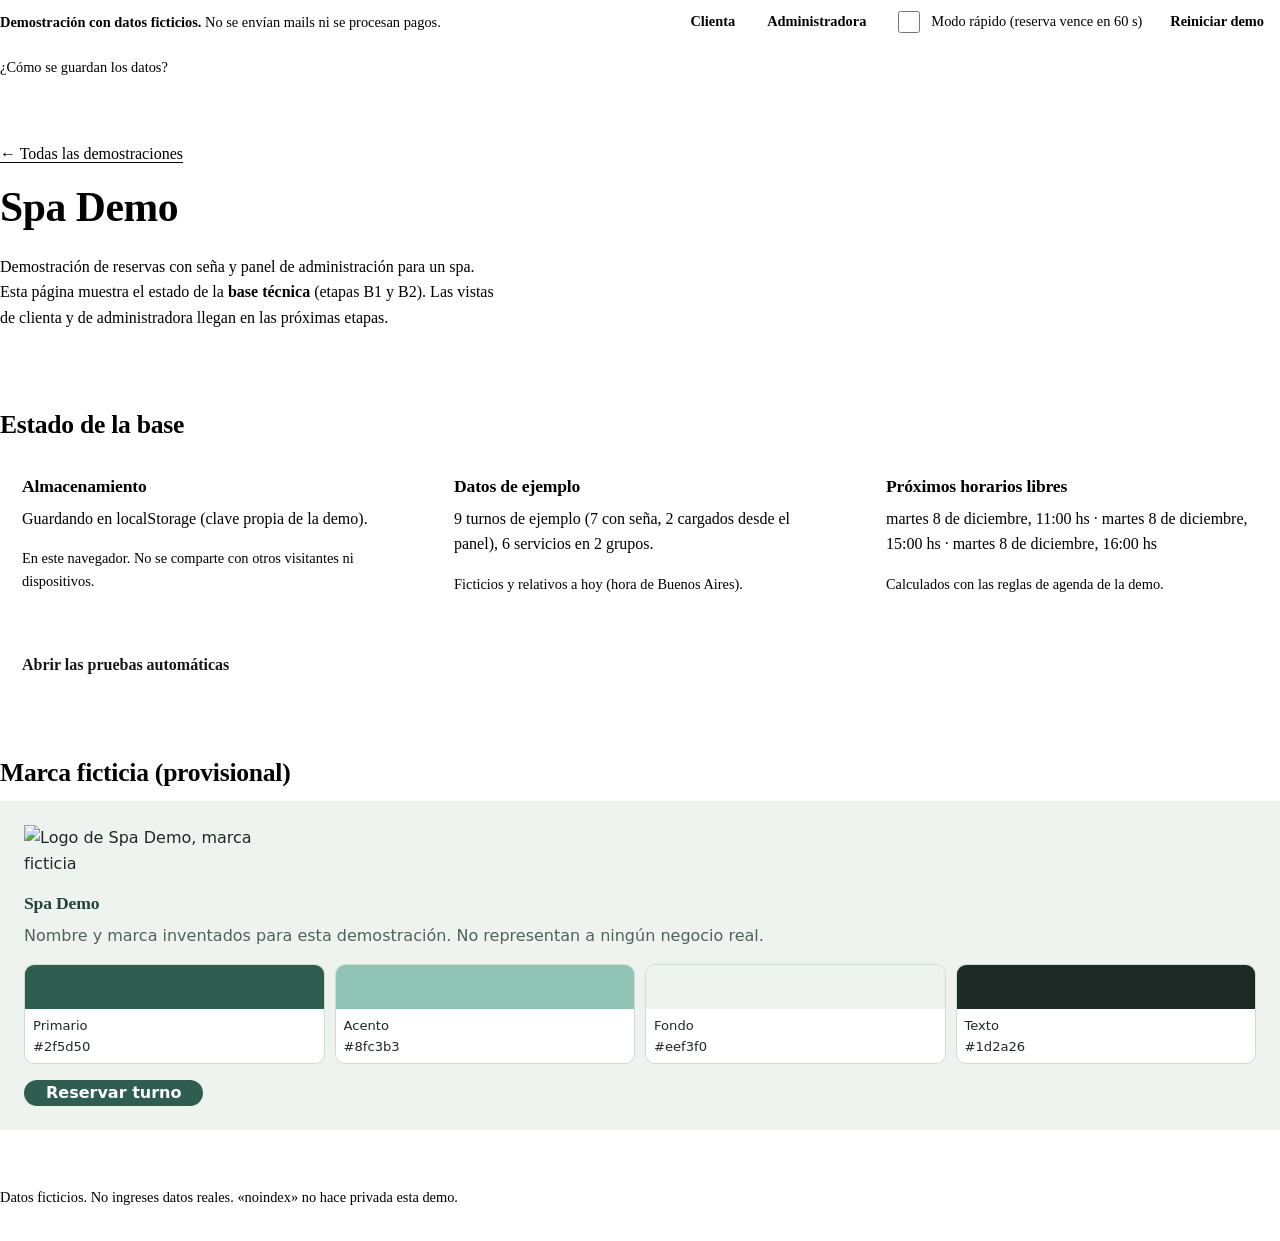
==== spa/index.html @ 85d2b4cc "Create index.html" ====
<!doctype html>
<html lang="es">
<head>
  <meta charset="utf-8">
  <meta name="viewport" content="width=device-width, initial-scale=1, viewport-fit=cover">
  <meta name="robots" content="noindex, nofollow">
  <title>Spa Demo · estado de la demostración · ElevaLab</title>
  <meta name="theme-color" content="#0b0b0d">
  <link rel="icon" type="image/svg+xml" href="img/spa-demo-marca.svg">
  <link rel="stylesheet" href="../assets/css/elevalab-tokens.css">
  <link rel="stylesheet" href="../assets/css/base.css">
  <link rel="stylesheet" href="../assets/css/demo-shell.css">
  <link rel="stylesheet" href="css/marca-spa.css">
</head>
<body>
  <div id="demo-shell"></div>

  <main class="contenedor">
    <section class="seccion">
      <p><a href="../index.html">← Todas las demostraciones</a></p>
      <h1>Spa Demo</h1>
      <p class="apagado" style="max-width:62ch">
        Demostración de reservas con seña y panel de administración para un spa. Esta página muestra el estado de la
        <strong>base técnica</strong> (etapas B1 y B2). Las vistas de clienta y de administradora llegan en las próximas etapas.
      </p>
    </section>

    <section class="seccion" aria-labelledby="t-estado">
      <h2 id="t-estado">Estado de la base</h2>
      <div class="rejilla">
        <div class="tarjeta">
          <h3>Almacenamiento</h3>
          <p id="est-modo">…</p>
          <p class="apagado pequeno">En este navegador. No se comparte con otros visitantes ni dispositivos.</p>
        </div>
        <div class="tarjeta">
          <h3>Datos de ejemplo</h3>
          <p id="est-datos">…</p>
          <p class="apagado pequeno">Ficticios y relativos a hoy (hora de Buenos Aires).</p>
        </div>
        <div class="tarjeta">
          <h3>Próximos horarios libres</h3>
          <p id="est-libres">…</p>
          <p class="apagado pequeno">Calculados con las reglas de agenda de la demo.</p>
        </div>
      </div>
      <p style="margin-top:20px"><a class="btn btn-oro" href="pruebas/index.html">Abrir las pruebas automáticas</a></p>
    </section>

    <section class="seccion" aria-labelledby="t-marca">
      <h2 id="t-marca">Marca ficticia (provisional)</h2>
      <div class="spa-lienzo">
        <img class="spa-logo" src="img/spa-demo-logo.svg" alt="Logo de Spa Demo, marca ficticia">
        <h3>Spa Demo</h3>
        <p>Nombre y marca inventados para esta demostración. No representan a ningún negocio real.</p>
        <ul class="spa-paleta">
          <li class="spa-muestra"><i style="background:#2f5d50"></i><span>Primario<br>#2f5d50</span></li>
          <li class="spa-muestra"><i style="background:#8fc3b3"></i><span>Acento<br>#8fc3b3</span></li>
          <li class="spa-muestra"><i style="background:#eef3f0"></i><span>Fondo<br>#eef3f0</span></li>
          <li class="spa-muestra"><i style="background:#1d2a26"></i><span>Texto<br>#1d2a26</span></li>
        </ul>
        <span class="spa-boton" aria-hidden="true">Reservar turno</span>
      </div>
    </section>
  </main>

  <footer class="contenedor aviso-pie">
    Datos ficticios. No ingreses datos reales. «noindex» no hace privada esta demo.
  </footer>

  <script src="js/core/config-demo.js"></script>
  <script src="js/core/tiempo.js"></script>
  <script src="js/core/estados.js"></script>
  <script src="js/core/disponibilidad.js"></script>
  <script src="js/core/reservas.js"></script>
  <script src="js/core/semillas.js"></script>
  <script src="js/core/almacen.js"></script>
  <script src="../assets/js/demo-shell.js"></script>
  <script>
    (function () {
      var ED = window.ElevaDemo, T = ED.tiempo, D = ED.disponibilidad;
      var almacen = ED.almacen.crear({ storage: ED.almacen.obtenerStorage(), ventana: window });

      ED.shell.montar({ destino: 'demo-shell', vista: 'inicio', rutas: { cliente: null, admin: null }, almacen: almacen });

      function pintar(estado) {
        var ahora = T.ahora();
        document.getElementById('est-modo').textContent = almacen.modo() === 'localStorage'
          ? 'Guardando en localStorage (clave propia de la demo).'
          : 'En memoria: este navegador no permite guardar, los datos viven solo en esta pestaña.';
        var web = estado.turnos.filter(function (t) { return t.origen === 'web'; }).length;
        document.getElementById('est-datos').textContent =
          estado.turnos.length + ' turnos de ejemplo (' + web + ' con seña, ' + (estado.turnos.length - web) + ' cargados desde el panel), ' +
          estado.servicios.length + ' servicios en ' + estado.grupos.length + ' grupos.';
        var libres = [], clave = T.claveDia(ahora);
        for (var i = 0; i < 14 && libres.length < 3; i++, clave = T.sumarDias(clave, 1)) {
          D.horariosLibres(estado, clave, ahora).forEach(function (h) {
            if (libres.length < 3) libres.push(T.etiquetaDia(clave) + ', ' + h.etiqueta + ' hs');
          });
        }
        document.getElementById('est-libres').textContent = libres.length ? libres.join(' · ') : 'No hay horarios libres en los próximos 14 días.';
      }
      almacen.suscribir(pintar);
      pintar(almacen.leer());
    })();
  </script>
</body>
</html>
---- assets/css/base.css ----
/* ElevaLab · base común de las demos (reinicio, tipografía, botones, tarjetas)
   Depende de: elevalab-tokens.css (cargarlo antes). */
*, *::before, *::after { box-sizing: border-box; }
html { -webkit-text-size-adjust: 100%; }
body {
  margin: 0; background: var(--negro); color: var(--texto);
  font-family: var(--fuente); font-size: 1rem; line-height: 1.6;
  padding-bottom: env(safe-area-inset-bottom, 0px);
}
img, svg { max-width: 100%; height: auto; }
h1, h2, h3 { line-height: 1.2; margin: 0 0 .5em; letter-spacing: -.01em; }
h1 { font-size: clamp(1.7rem, 5vw, 2.6rem); }
h2 { font-size: clamp(1.25rem, 3.4vw, 1.6rem); }
h3 { font-size: 1.1rem; }
p { margin: 0 0 1em; }
a { color: var(--oro); text-underline-offset: 3px; }
a:hover { color: var(--oro-claro); }
:focus-visible { outline: 2px solid var(--oro); outline-offset: 3px; border-radius: 4px; }
[hidden] { display: none !important; }
.sr-only { position: absolute; width: 1px; height: 1px; overflow: hidden; clip: rect(0 0 0 0); white-space: nowrap; }

.contenedor { width: 100%; max-width: var(--contenedor); margin: 0 auto; padding: 0 var(--pad); }
.seccion { padding: 32px 0; }
.apagado { color: var(--apagado); }
.pequeno { font-size: .9rem; }

.cabecera { border-bottom: 1px solid var(--linea); background: var(--carbon); }
.cabecera .contenedor { display: flex; align-items: center; gap: 12px; min-height: 64px; }
.cabecera img { width: 36px; height: 36px; }
.cabecera .marca { font-weight: 700; color: var(--texto); text-decoration: none; letter-spacing: .01em; }

.btn {
  display: inline-flex; align-items: center; justify-content: center; gap: 8px;
  min-height: var(--toque); padding: 0 22px; border-radius: 999px; cursor: pointer;
  font: inherit; font-weight: 600; text-decoration: none;
  border: 1px solid var(--linea); background: var(--carbon-2); color: var(--texto);
}
.btn:hover { border-color: var(--oro); color: var(--texto); }
.btn-oro { background: var(--oro); border-color: var(--oro); color: #16161a; }
.btn-oro:hover { background: var(--oro-claro); border-color: var(--oro-claro); color: #16161a; }
.btn[aria-disabled="true"] { opacity: .5; cursor: not-allowed; }

.tarjeta { background: var(--carbon); border: 1px solid var(--linea); border-radius: var(--radio); padding: 22px; }
.rejilla { display: grid; gap: 16px; grid-template-columns: repeat(auto-fit, minmax(min(100%, 300px), 1fr)); }
.etiqueta {
  display: inline-block; padding: 2px 10px; border-radius: 999px; font-size: .78rem; font-weight: 700;
  letter-spacing: .04em; text-transform: uppercase; border: 1px solid var(--oro); color: var(--oro);
}
.aviso-pie { border-top: 1px solid var(--linea); color: var(--apagado); font-size: .9rem; padding: 24px 0 32px; }

@media (prefers-reduced-motion: reduce) { * { animation: none !important; transition: none !important; scroll-behavior: auto !important; } }
---- assets/css/demo-shell.css ----
/* ElevaLab · marco general de las demos (barra de aviso, selector de vista, reinicio)
   Depende de: elevalab-tokens.css y base.css. Lo usa assets/js/demo-shell.js. */
.demo-barra {
  position: sticky; top: 0; z-index: 50;
  background: var(--carbon); border-bottom: 1px solid var(--oro);
  padding: calc(env(safe-area-inset-top, 0px) + 8px) var(--pad) 8px;
  font-size: .9rem;
}
.demo-barra-interno { max-width: var(--contenedor); margin: 0 auto; display: flex; flex-wrap: wrap; align-items: center; gap: 8px 16px; }
.demo-aviso { margin: 0; flex: 1 1 260px; line-height: 1.4; }
.demo-aviso strong { color: var(--oro); }
.demo-controles { display: flex; flex-wrap: wrap; align-items: center; gap: 8px 12px; }

.demo-vistas { display: inline-flex; border: 1px solid var(--linea); border-radius: 999px; overflow: hidden; }
.demo-vista {
  display: inline-flex; align-items: center; min-height: 44px; padding: 0 16px;
  color: var(--texto); text-decoration: none; background: transparent; font-weight: 600;
}
.demo-vista + .demo-vista { border-left: 1px solid var(--linea); }
.demo-vista[aria-current="page"] { background: var(--oro); color: #16161a; }
.demo-vista[aria-disabled="true"] { color: var(--apagado); cursor: not-allowed; }

.demo-rapido { display: inline-flex; align-items: center; gap: 8px; min-height: 44px; cursor: pointer; }
.demo-rapido input { width: 22px; height: 22px; accent-color: var(--oro); }
.demo-reiniciar {
  min-height: 44px; padding: 0 16px; border-radius: 999px; cursor: pointer; font: inherit; font-weight: 600;
  background: transparent; color: var(--texto); border: 1px solid var(--linea);
}
.demo-reiniciar:hover { border-color: var(--oro); }
.demo-reiniciar[data-confirmar="si"] { background: var(--error); color: #16161a; border-color: var(--error); }

.demo-info { flex: 1 1 100%; }
.demo-info summary { cursor: pointer; min-height: 32px; display: inline-flex; align-items: center; color: var(--apagado); }
.demo-info p { margin: 6px 0 0; color: var(--apagado); max-width: 70ch; }
.demo-alerta { flex: 1 1 100%; margin: 0; padding: 8px 12px; border-radius: 8px; background: #3a2c0a; color: var(--oro-claro); }
.demo-mensaje { flex: 1 1 100%; margin: 0; color: var(--ok); min-height: 1.2em; }

@media (max-width: 560px) {
  /* En celular la barra es alta: no queda fija para no tapar el contenido. En pantallas más anchas sí queda fija. */
  .demo-barra { position: static; }
  .demo-controles { width: 100%; }
  .demo-vistas { width: 100%; }
  .demo-vista { flex: 1 1 50%; justify-content: center; }
}
---- spa/css/marca-spa.css ----
/* Spa Demo · marca FICTICIA (provisional)
   Paleta y tipografía propias, distintas de cualquier negocio real. Se usa en las pantallas del spa de la demo.
   La barra de la demo y el resto del repo usan la identidad de ElevaLab (assets/css/elevalab-tokens.css). */
:root {
  --spa-fondo: #eef3f0;
  --spa-superficie: #ffffff;
  --spa-primario: #2f5d50;
  --spa-primario-oscuro: #234638;
  --spa-acento: #8fc3b3;
  --spa-texto: #1d2a26;
  --spa-apagado: #4f625b;
  --spa-linea: #cfdcd5;
  --spa-fuente: system-ui, -apple-system, 'Segoe UI', Roboto, 'Helvetica Neue', Arial, sans-serif;
  --spa-fuente-titulo: ui-serif, Georgia, Cambria, 'Times New Roman', serif;
}
.spa-lienzo { background: var(--spa-fondo); color: var(--spa-texto); font-family: var(--spa-fuente); border-radius: var(--radio); padding: 24px; }
.spa-lienzo h2, .spa-lienzo h3 { font-family: var(--spa-fuente-titulo); font-weight: 600; color: var(--spa-primario-oscuro); }
.spa-lienzo p { color: var(--spa-apagado); }
.spa-logo { display: block; width: min(260px, 100%); height: auto; margin-bottom: 16px; }
.spa-paleta { display: grid; grid-template-columns: repeat(auto-fit, minmax(110px, 1fr)); gap: 10px; margin: 16px 0; padding: 0; list-style: none; }
.spa-muestra { border: 1px solid var(--spa-linea); border-radius: 10px; overflow: hidden; background: var(--spa-superficie); font-size: .82rem; }
.spa-muestra i { display: block; height: 44px; }
.spa-muestra span { display: block; padding: 6px 8px; color: var(--spa-texto); }
.spa-boton { display: inline-flex; align-items: center; min-height: var(--toque); padding: 0 22px; border-radius: 999px; border: 0; background: var(--spa-primario); color: #fff; font: inherit; font-weight: 600; }
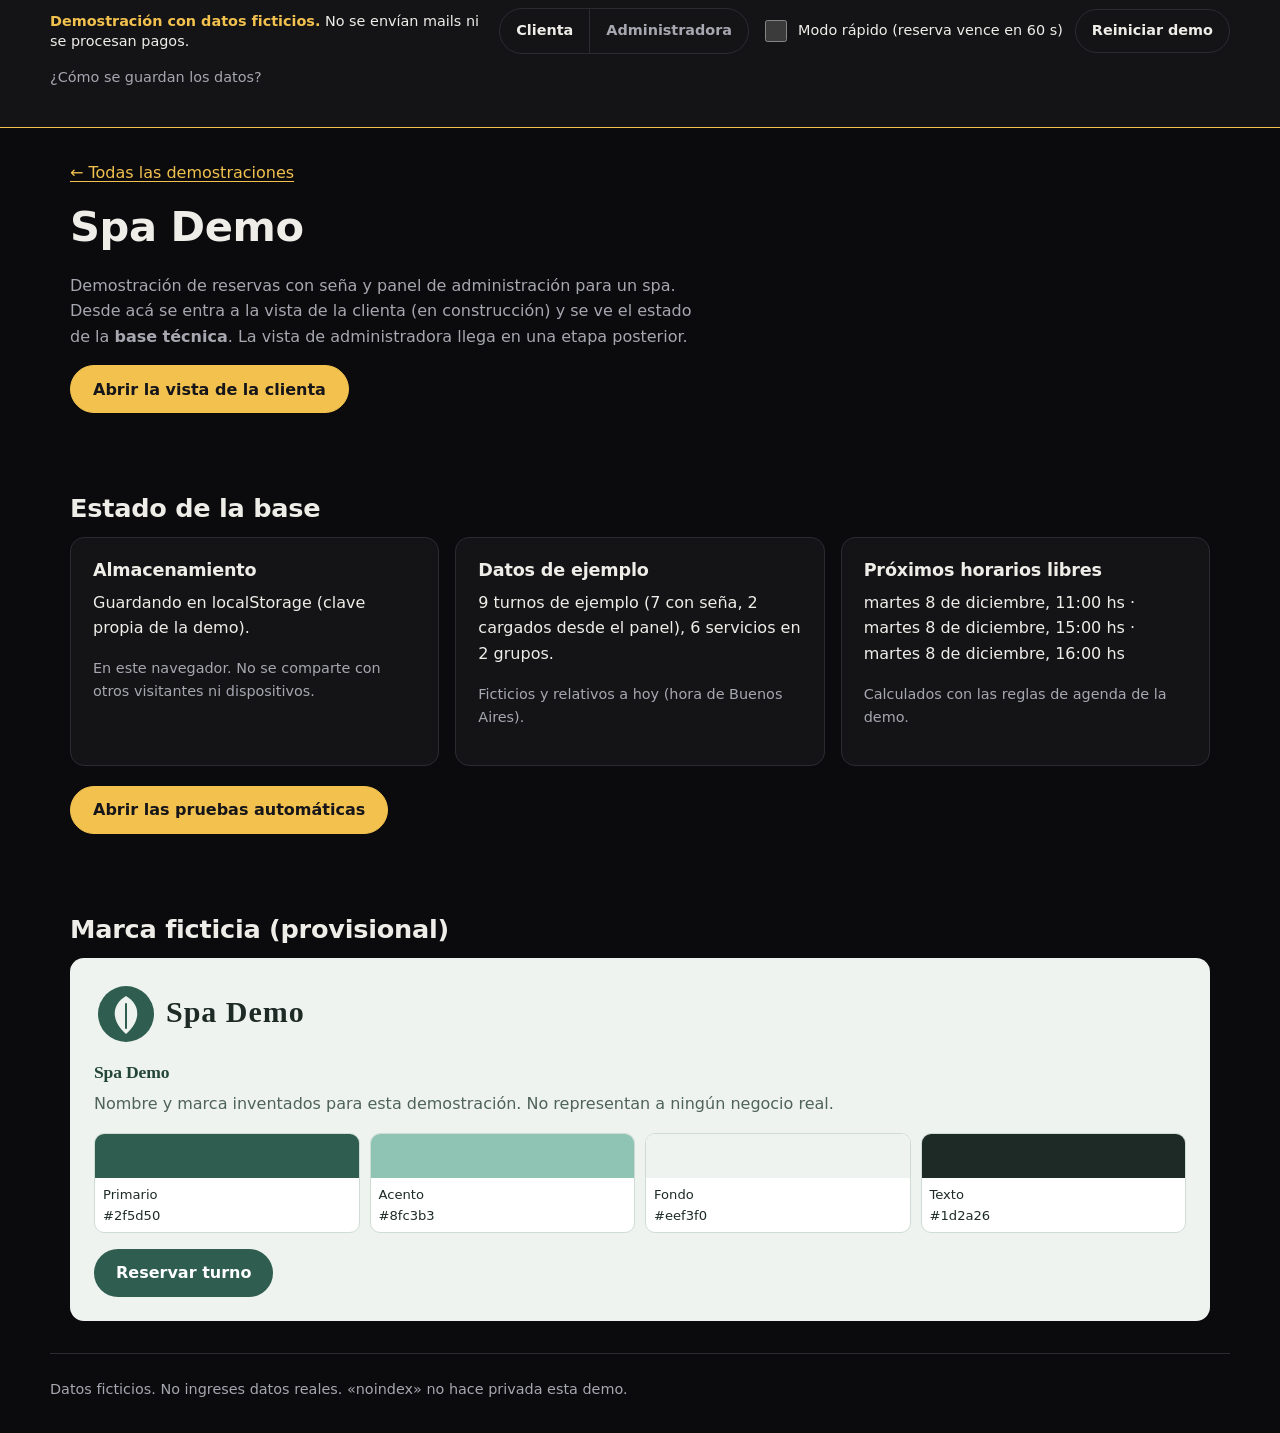
==== commit bfe43a96: "Update index.html" ====
--- a/spa/index.html
+++ b/spa/index.html
@@ -20,9 +20,10 @@
       <p><a href="../index.html">← Todas las demostraciones</a></p>
       <h1>Spa Demo</h1>
       <p class="apagado" style="max-width:62ch">
-        Demostración de reservas con seña y panel de administración para un spa. Esta página muestra el estado de la
-        <strong>base técnica</strong> (etapas B1 y B2). Las vistas de clienta y de administradora llegan en las próximas etapas.
+        Demostración de reservas con seña y panel de administración para un spa. Desde acá se entra a la vista de la clienta (en construcción) y se ve el estado de la
+        <strong>base técnica</strong>. La vista de administradora llega en una etapa posterior.
       </p>
+      <p><a class="btn btn-oro" href="cliente/index.html">Abrir la vista de la clienta</a></p>
     </section>
 
     <section class="seccion" aria-labelledby="t-estado">
@@ -81,7 +82,7 @@
       var ED = window.ElevaDemo, T = ED.tiempo, D = ED.disponibilidad;
       var almacen = ED.almacen.crear({ storage: ED.almacen.obtenerStorage(), ventana: window });
 
-      ED.shell.montar({ destino: 'demo-shell', vista: 'inicio', rutas: { cliente: null, admin: null }, almacen: almacen });
+      ED.shell.montar({ destino: 'demo-shell', vista: 'inicio', rutas: { cliente: 'cliente/index.html', admin: null }, almacen: almacen });
 
       function pintar(estado) {
         var ahora = T.ahora();
--- a/assets/css/elevalab-tokens.css
+++ b/assets/css/elevalab-tokens.css
@@ -0,0 +1,31 @@
+/* ElevaLab · identidad visual (variables)
+   Copia propia de las variables de elevalab.com.ar (assets/css/style.css, rediseño V2).
+   Se duplican a propósito: así un cambio en la web institucional no rompe las demos.
+   Si la identidad de ElevaLab cambia, actualizar acá a mano.
+   Tipografía: la del sistema (sin Google Fonts ni archivos externos). */
+:root {
+  --negro: #0b0b0d;
+  --carbon: #141417;
+  --carbon-2: #1c1c21;
+  --linea: #2b2b32;
+  --blanco: #ffffff;
+  --texto: #efede8;
+  --apagado: #a6a7b0;
+  --oro: #f2c14e;
+  --oro-claro: #ffd980;
+  --oro-texto: #8a6200;
+  --claro: #f3f2ee;
+  --claro-texto: #16161a;
+  --claro-apagado: #55565e;
+  --claro-linea: #e2e0d8;
+  --ok: #7ad19b;
+  --error: #ff8f8f;
+
+  --fuente: system-ui, -apple-system, 'Segoe UI', Roboto, 'Helvetica Neue', Arial, sans-serif;
+  --fuente-mono: ui-monospace, SFMono-Regular, Menlo, Consolas, monospace;
+  --contenedor: 1180px;
+  --pad: 20px;
+  --radio: 14px;
+  --toque: 48px;
+  color-scheme: dark;
+}
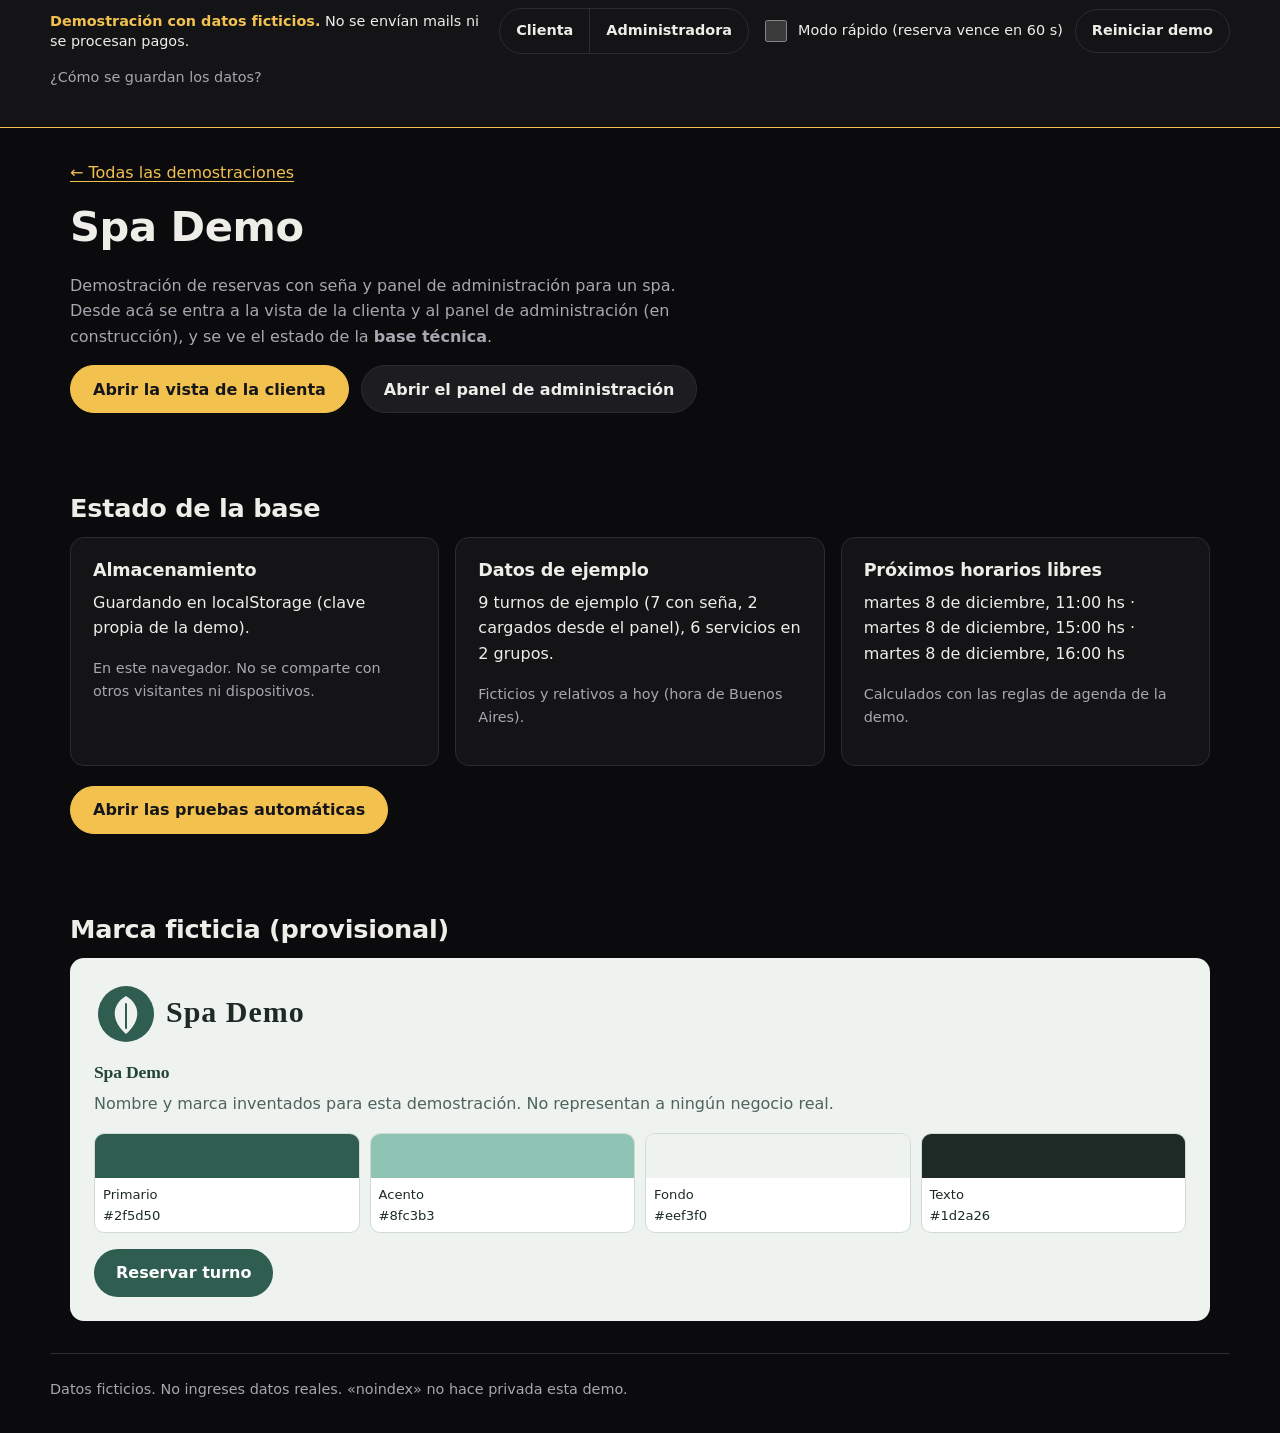
==== commit ebbae6c6: "Update index.html" ====
--- a/spa/index.html
+++ b/spa/index.html
@@ -20,10 +20,10 @@
       <p><a href="../index.html">← Todas las demostraciones</a></p>
       <h1>Spa Demo</h1>
       <p class="apagado" style="max-width:62ch">
-        Demostración de reservas con seña y panel de administración para un spa. Desde acá se entra a la vista de la clienta (en construcción) y se ve el estado de la
-        <strong>base técnica</strong>. La vista de administradora llega en una etapa posterior.
+        Demostración de reservas con seña y panel de administración para un spa. Desde acá se entra a la vista de la clienta y al panel de administración (en construcción), y se ve el estado de la
+        <strong>base técnica</strong>.
       </p>
-      <p><a class="btn btn-oro" href="cliente/index.html">Abrir la vista de la clienta</a></p>
+      <p style="display:flex;flex-wrap:wrap;gap:12px"><a class="btn btn-oro" href="cliente/index.html">Abrir la vista de la clienta</a> <a class="btn" href="admin/index.html">Abrir el panel de administración</a></p>
     </section>
 
     <section class="seccion" aria-labelledby="t-estado">
@@ -82,7 +82,7 @@
       var ED = window.ElevaDemo, T = ED.tiempo, D = ED.disponibilidad;
       var almacen = ED.almacen.crear({ storage: ED.almacen.obtenerStorage(), ventana: window });
 
-      ED.shell.montar({ destino: 'demo-shell', vista: 'inicio', rutas: { cliente: 'cliente/index.html', admin: null }, almacen: almacen });
+      ED.shell.montar({ destino: 'demo-shell', vista: 'inicio', rutas: { cliente: 'cliente/index.html', admin: 'admin/index.html' }, almacen: almacen });
 
       function pintar(estado) {
         var ahora = T.ahora();
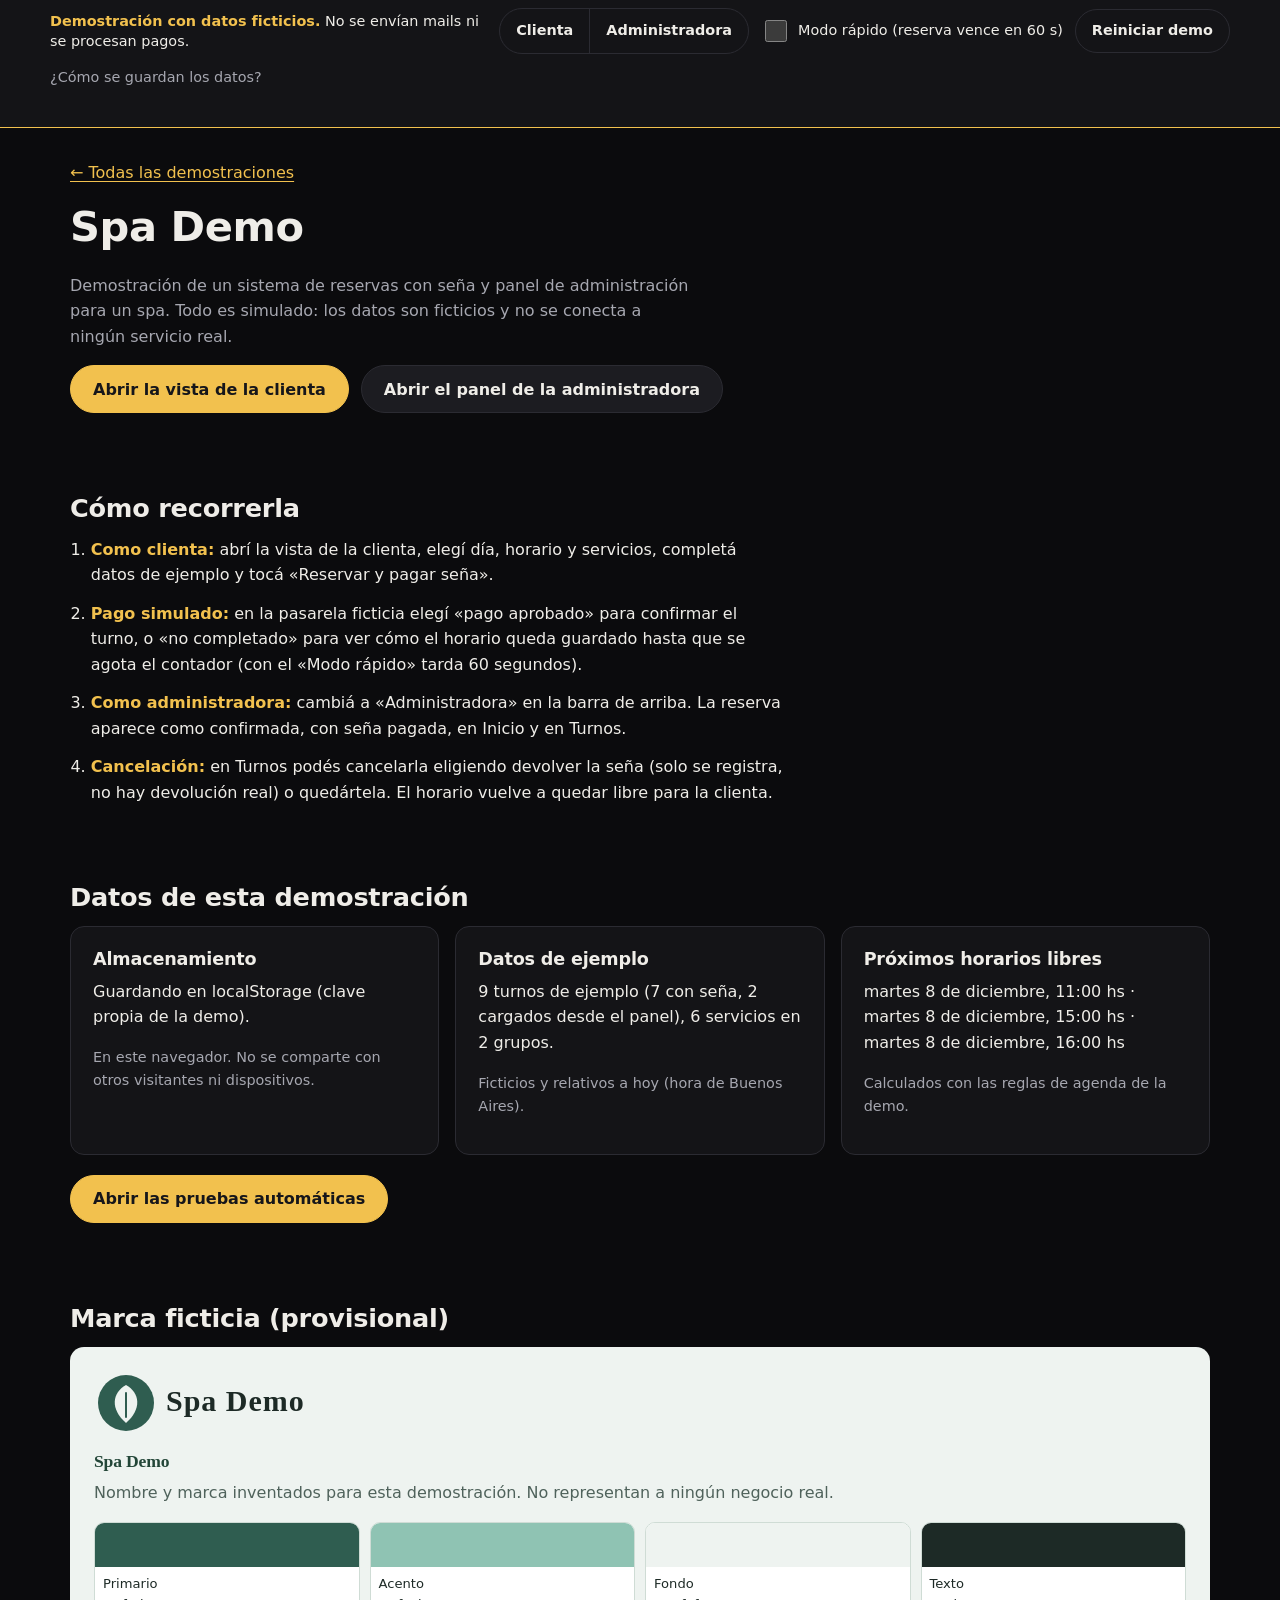
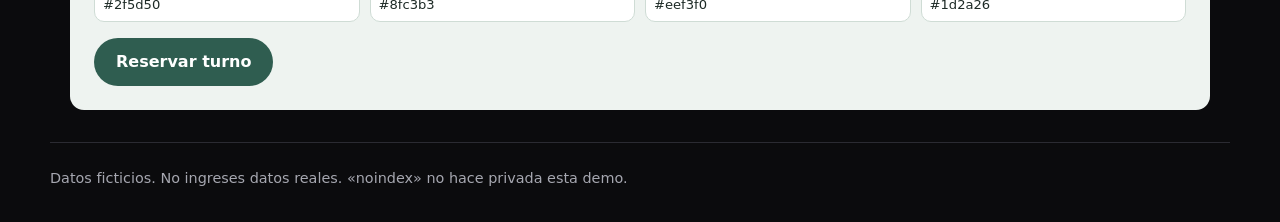
==== commit 6a538ee5: "Update index.html" ====
--- a/spa/index.html
+++ b/spa/index.html
@@ -4,13 +4,18 @@
   <meta charset="utf-8">
   <meta name="viewport" content="width=device-width, initial-scale=1, viewport-fit=cover">
   <meta name="robots" content="noindex, nofollow">
-  <title>Spa Demo · estado de la demostración · ElevaLab</title>
+  <title>Spa Demo · demostración de gestión de spa · ElevaLab</title>
   <meta name="theme-color" content="#0b0b0d">
   <link rel="icon" type="image/svg+xml" href="img/spa-demo-marca.svg">
   <link rel="stylesheet" href="../assets/css/elevalab-tokens.css">
   <link rel="stylesheet" href="../assets/css/base.css">
   <link rel="stylesheet" href="../assets/css/demo-shell.css">
   <link rel="stylesheet" href="css/marca-spa.css">
+  <style>
+    .guia { margin: 0; padding-left: 1.3em; max-width: 70ch; }
+    .guia li { margin-bottom: .8em; }
+    .guia strong { color: var(--oro); }
+  </style>
 </head>
 <body>
   <div id="demo-shell"></div>
@@ -20,14 +25,24 @@
       <p><a href="../index.html">← Todas las demostraciones</a></p>
       <h1>Spa Demo</h1>
       <p class="apagado" style="max-width:62ch">
-        Demostración de reservas con seña y panel de administración para un spa. Desde acá se entra a la vista de la clienta y al panel de administración (en construcción), y se ve el estado de la
-        <strong>base técnica</strong>.
+        Demostración de un sistema de reservas con seña y panel de administración para un spa. Todo es simulado:
+        los datos son ficticios y no se conecta a ningún servicio real.
       </p>
-      <p style="display:flex;flex-wrap:wrap;gap:12px"><a class="btn btn-oro" href="cliente/index.html">Abrir la vista de la clienta</a> <a class="btn" href="admin/index.html">Abrir el panel de administración</a></p>
+      <p style="display:flex;flex-wrap:wrap;gap:12px"><a class="btn btn-oro" href="cliente/index.html">Abrir la vista de la clienta</a> <a class="btn" href="admin/index.html">Abrir el panel de la administradora</a></p>
+    </section>
+
+    <section class="seccion" aria-labelledby="t-recorrido">
+      <h2 id="t-recorrido">Cómo recorrerla</h2>
+      <ol class="guia">
+        <li><strong>Como clienta:</strong> abrí la vista de la clienta, elegí día, horario y servicios, completá datos de ejemplo y tocá «Reservar y pagar seña».</li>
+        <li><strong>Pago simulado:</strong> en la pasarela ficticia elegí «pago aprobado» para confirmar el turno, o «no completado» para ver cómo el horario queda guardado hasta que se agota el contador (con el «Modo rápido» tarda 60 segundos).</li>
+        <li><strong>Como administradora:</strong> cambiá a «Administradora» en la barra de arriba. La reserva aparece como confirmada, con seña pagada, en Inicio y en Turnos.</li>
+        <li><strong>Cancelación:</strong> en Turnos podés cancelarla eligiendo devolver la seña (solo se registra, no hay devolución real) o quedártela. El horario vuelve a quedar libre para la clienta.</li>
+      </ol>
     </section>
 
     <section class="seccion" aria-labelledby="t-estado">
-      <h2 id="t-estado">Estado de la base</h2>
+      <h2 id="t-estado">Datos de esta demostración</h2>
       <div class="rejilla">
         <div class="tarjeta">
           <h3>Almacenamiento</h3>
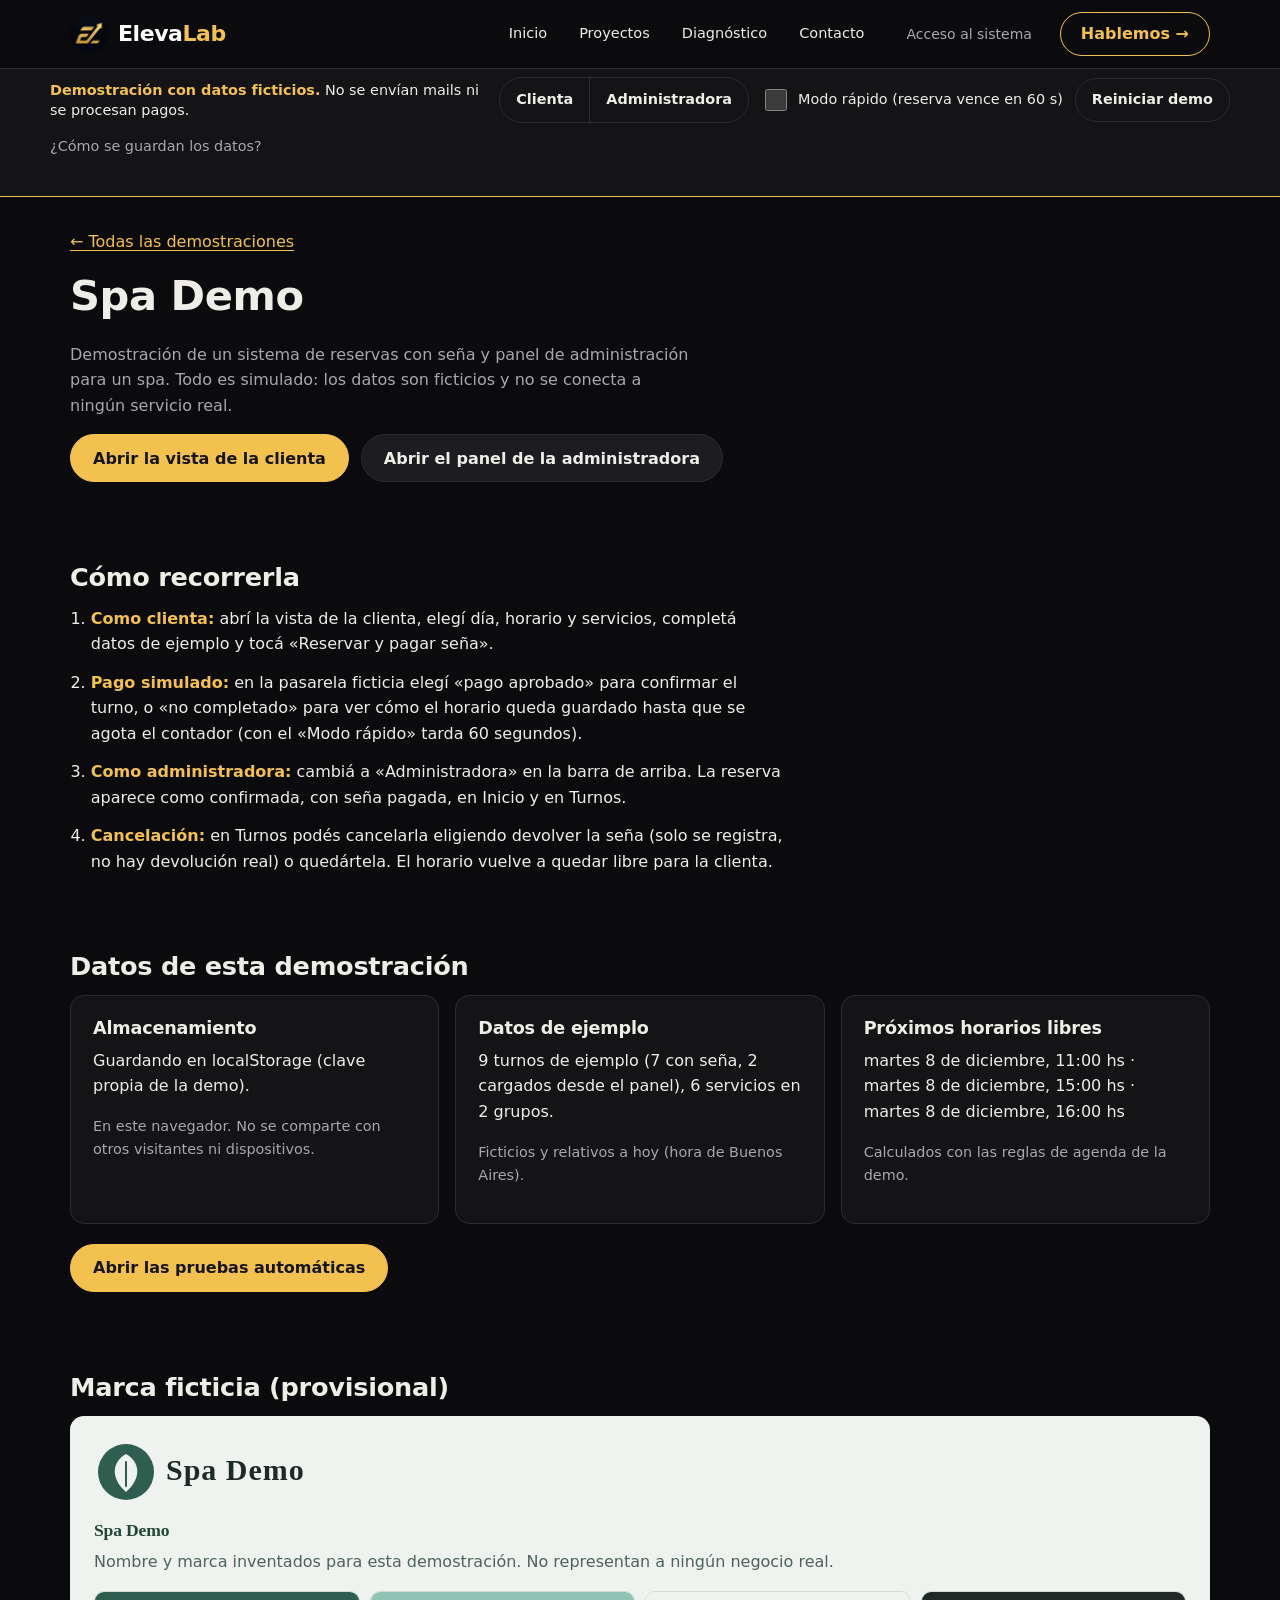
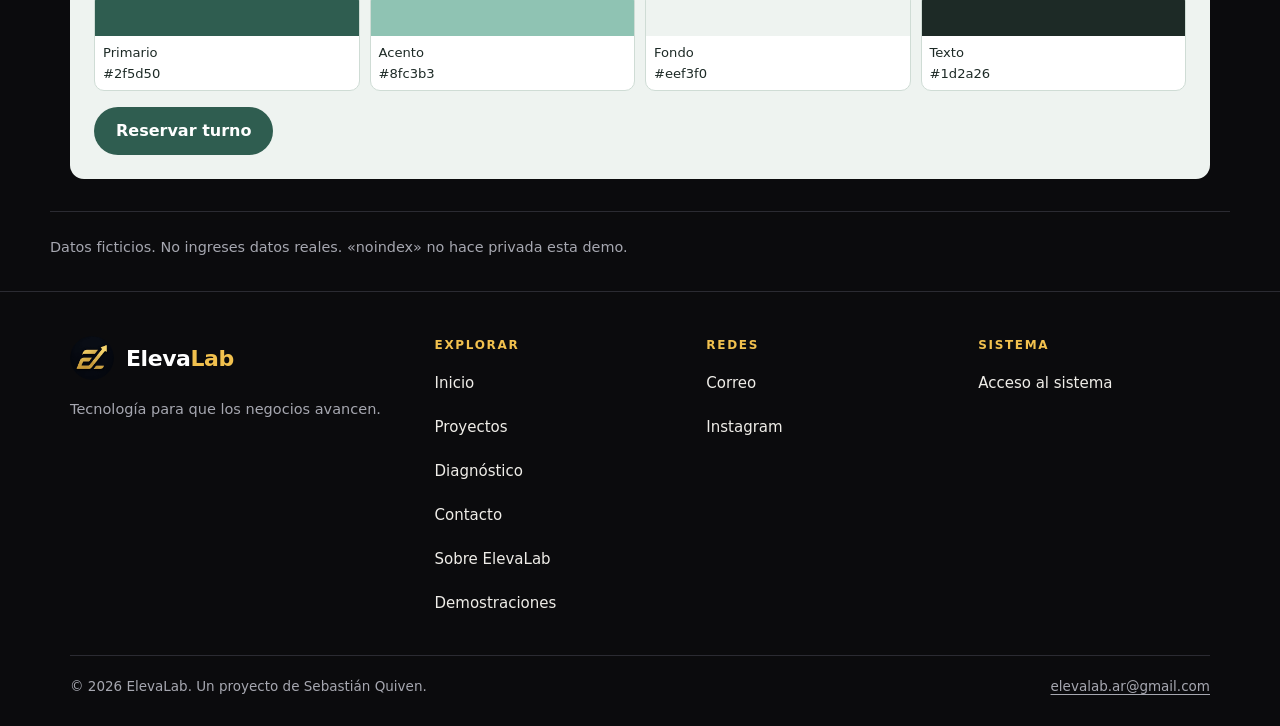
==== commit 07d2d250: "Update index.html" ====
--- a/spa/index.html
+++ b/spa/index.html
@@ -9,6 +9,7 @@
   <link rel="icon" type="image/svg+xml" href="img/spa-demo-marca.svg">
   <link rel="stylesheet" href="../assets/css/elevalab-tokens.css">
   <link rel="stylesheet" href="../assets/css/base.css">
+  <link rel="stylesheet" href="../assets/css/sitio-elevalab.css">
   <link rel="stylesheet" href="../assets/css/demo-shell.css">
   <link rel="stylesheet" href="css/marca-spa.css">
   <style>
@@ -18,9 +19,10 @@
   </style>
 </head>
 <body>
+  <div id="sitio-cabecera"></div>
   <div id="demo-shell"></div>
 
-  <main class="contenedor">
+  <main class="contenedor" id="contenido">
     <section class="seccion">
       <p><a href="../index.html">← Todas las demostraciones</a></p>
       <h1>Spa Demo</h1>
@@ -80,9 +82,11 @@
     </section>
   </main>
 
-  <footer class="contenedor aviso-pie">
+  <div class="contenedor aviso-pie" role="region" aria-label="Aviso de la demostración">
     Datos ficticios. No ingreses datos reales. «noindex» no hace privada esta demo.
-  </footer>
+  </div>
+
+  <div id="sitio-pie"></div>
 
   <script src="js/core/config-demo.js"></script>
   <script src="js/core/tiempo.js"></script>
@@ -92,9 +96,11 @@
   <script src="js/core/semillas.js"></script>
   <script src="js/core/almacen.js"></script>
   <script src="../assets/js/demo-shell.js"></script>
+  <script src="../assets/js/sitio-elevalab.js"></script>
   <script>
     (function () {
       var ED = window.ElevaDemo, T = ED.tiempo, D = ED.disponibilidad;
+      ED.sitio.montar({ cabecera: 'sitio-cabecera', pie: 'sitio-pie', logo: '../assets/img/logo-dorado-160.png', demos: '../index.html', saltarA: 'contenido' });
       var almacen = ED.almacen.crear({ storage: ED.almacen.obtenerStorage(), ventana: window });
 
       ED.shell.montar({ destino: 'demo-shell', vista: 'inicio', rutas: { cliente: 'cliente/index.html', admin: 'admin/index.html' }, almacen: almacen });
--- a/assets/css/sitio-elevalab.css
+++ b/assets/css/sitio-elevalab.css
@@ -0,0 +1,47 @@
+/* ElevaLab · marco del sitio dentro de las demos (barra superior y pie)
+   Copia propia, con prefijo «sitio-», de las reglas de la barra y del pie de elevalab.com.ar
+   (elevalab-web/assets/css/style.css). Se duplica a propósito: así las demos no cargan nada de otro sitio.
+   Si cambia el aspecto de la barra o del pie de la web principal, actualizar acá a mano.
+   Depende de: assets/css/elevalab-tokens.css (cargarlo antes). */
+.sitio-skip { position: absolute; left: 12px; top: -80px; z-index: 100; background: var(--oro); color: #111; padding: 12px 16px; font-weight: 700; text-decoration: none; border-radius: 8px; }
+.sitio-skip:focus { top: 12px; }
+.sitio-contenedor { width: 100%; max-width: var(--contenedor); margin: 0 auto; padding: 0 var(--pad); }
+
+/* barra superior */
+.sitio-nav, .sitio-pie { font-family: var(--fuente); font-size: 16px; line-height: 1.6; color: var(--texto); background: var(--negro); }
+.sitio-nav { position: relative; z-index: 60; border-bottom: 1px solid var(--linea); }
+.sitio-nav .sitio-contenedor { display: flex; align-items: center; justify-content: space-between; min-height: 68px; }
+.sitio-marca { display: inline-flex; align-items: center; gap: 10px; text-decoration: none; font-size: 22px; font-weight: 700; letter-spacing: -0.02em; color: var(--blanco); min-height: var(--toque); }
+.sitio-marca img { display: block; width: 38px; height: 38px; border-radius: 50%; }
+.sitio-marca b, .sitio-pie-marca b { color: var(--oro); font-weight: 700; }
+.sitio-btn-menu { width: var(--toque); height: var(--toque); display: inline-flex; align-items: center; justify-content: center; background: transparent; color: var(--texto); border: 1.5px solid var(--linea); border-radius: 12px; cursor: pointer; }
+.sitio-btn-menu:hover { border-color: var(--oro); }
+.sitio-enlaces { display: none; position: absolute; left: 0; right: 0; top: 100%; background: var(--negro); border-bottom: 1px solid var(--linea); padding: 8px var(--pad) 24px; box-shadow: 0 24px 40px rgba(0, 0, 0, .5); }
+.sitio-enlaces.abierto { display: block; }
+.sitio-enlaces a { display: flex; align-items: center; min-height: 56px; font-size: 18px; font-weight: 600; text-decoration: none; color: var(--texto); border-bottom: 1px solid var(--linea); }
+.sitio-enlaces a.sitio-acceso { font-size: 15px; font-weight: 500; color: var(--apagado); }
+.sitio-enlaces a.sitio-cta { margin-top: 20px; justify-content: center; border: 0; min-height: 52px; font-size: 16px; color: var(--oro); }
+.sitio-nav :focus-visible, .sitio-pie :focus-visible, .sitio-skip:focus-visible { outline: 3px solid var(--oro); outline-offset: 3px; border-radius: 4px; }
+@media (min-width: 900px) {
+  .sitio-btn-menu { display: none; }
+  .sitio-enlaces { display: flex; position: static; align-items: center; gap: 4px; background: transparent; border: 0; box-shadow: none; padding: 0; }
+  .sitio-enlaces a { min-height: 44px; padding: 0 14px; font-size: 14.5px; font-weight: 500; border: 0; color: var(--texto); border-radius: 8px; }
+  .sitio-enlaces a:hover { color: var(--oro); }
+  .sitio-enlaces a.sitio-acceso { font-size: 14px; margin-left: 10px; color: var(--apagado); }
+  .sitio-enlaces a.sitio-cta { margin: 0 0 0 10px; padding: 0 20px; min-height: 44px; border: 1.5px solid var(--oro); color: var(--oro); border-radius: 999px; font-weight: 700; }
+  .sitio-enlaces a.sitio-cta:hover { background: rgba(242, 193, 78, .12); }
+}
+
+/* pie */
+.sitio-pie { border-top: 1px solid var(--linea); padding: 44px 0 28px; }
+.sitio-pie ul { list-style: none; margin: 0; padding: 0; }
+.sitio-pie-grid { display: grid; gap: 30px; }
+.sitio-pie-marca { display: inline-flex; align-items: center; gap: 12px; text-decoration: none; font-size: 22px; font-weight: 700; color: #fff; letter-spacing: -0.02em; }
+.sitio-pie-marca img { display: block; width: 44px; height: 44px; border-radius: 50%; }
+.sitio-pie-frase { margin: 10px 0 0; color: var(--apagado); font-size: 14.5px; }
+.sitio-pie-tit { margin: 0 0 6px; font-size: 12px; font-weight: 700; letter-spacing: .14em; text-transform: uppercase; color: var(--oro); line-height: 1.6; }
+.sitio-pie ul a { display: flex; align-items: center; min-height: 44px; color: var(--texto); text-decoration: none; font-size: 15px; }
+.sitio-pie ul a:hover { color: var(--oro); }
+.sitio-pie-base { display: flex; flex-direction: column; gap: 6px; margin-top: 30px; padding-top: 20px; border-top: 1px solid var(--linea); font-size: 13.5px; color: var(--apagado); }
+.sitio-pie-base a { color: var(--apagado); text-underline-offset: 3px; }
+@media (min-width: 800px) { .sitio-pie-grid { grid-template-columns: 1.4fr 1fr 1fr 1fr; gap: 40px; } .sitio-pie-base { flex-direction: row; justify-content: space-between; } }
--- a/assets/css/demo-shell.css
+++ b/assets/css/demo-shell.css
@@ -1,12 +1,13 @@
 /* ElevaLab · marco general de las demos (barra de aviso, selector de vista, reinicio)
    Depende de: elevalab-tokens.css y base.css. Lo usa assets/js/demo-shell.js. */
 .demo-barra {
-  position: sticky; top: 0; z-index: 50;
   background: var(--carbon); border-bottom: 1px solid var(--oro);
   padding: calc(env(safe-area-inset-top, 0px) + 8px) var(--pad) 8px;
   font-size: .9rem;
 }
 .demo-barra-interno { max-width: var(--contenedor); margin: 0 auto; display: flex; flex-wrap: wrap; align-items: center; gap: 8px 16px; }
+/* El contenedor es el que queda fijo (si lo fuera la barra sola, no podría salirse de su contenedor). Solo en pantallas anchas. */
+@media (min-width: 561px) { #demo-shell { position: sticky; top: 0; z-index: 50; } }
 .demo-aviso { margin: 0; flex: 1 1 260px; line-height: 1.4; }
 .demo-aviso strong { color: var(--oro); }
 .demo-controles { display: flex; flex-wrap: wrap; align-items: center; gap: 8px 12px; }
@@ -36,8 +37,7 @@
 .demo-mensaje { flex: 1 1 100%; margin: 0; color: var(--ok); min-height: 1.2em; }
 
 @media (max-width: 560px) {
-  /* En celular la barra es alta: no queda fija para no tapar el contenido. En pantallas más anchas sí queda fija. */
-  .demo-barra { position: static; }
+  /* En celular la barra es alta: no queda fija para no tapar el contenido. */
   .demo-controles { width: 100%; }
   .demo-vistas { width: 100%; }
   .demo-vista { flex: 1 1 50%; justify-content: center; }
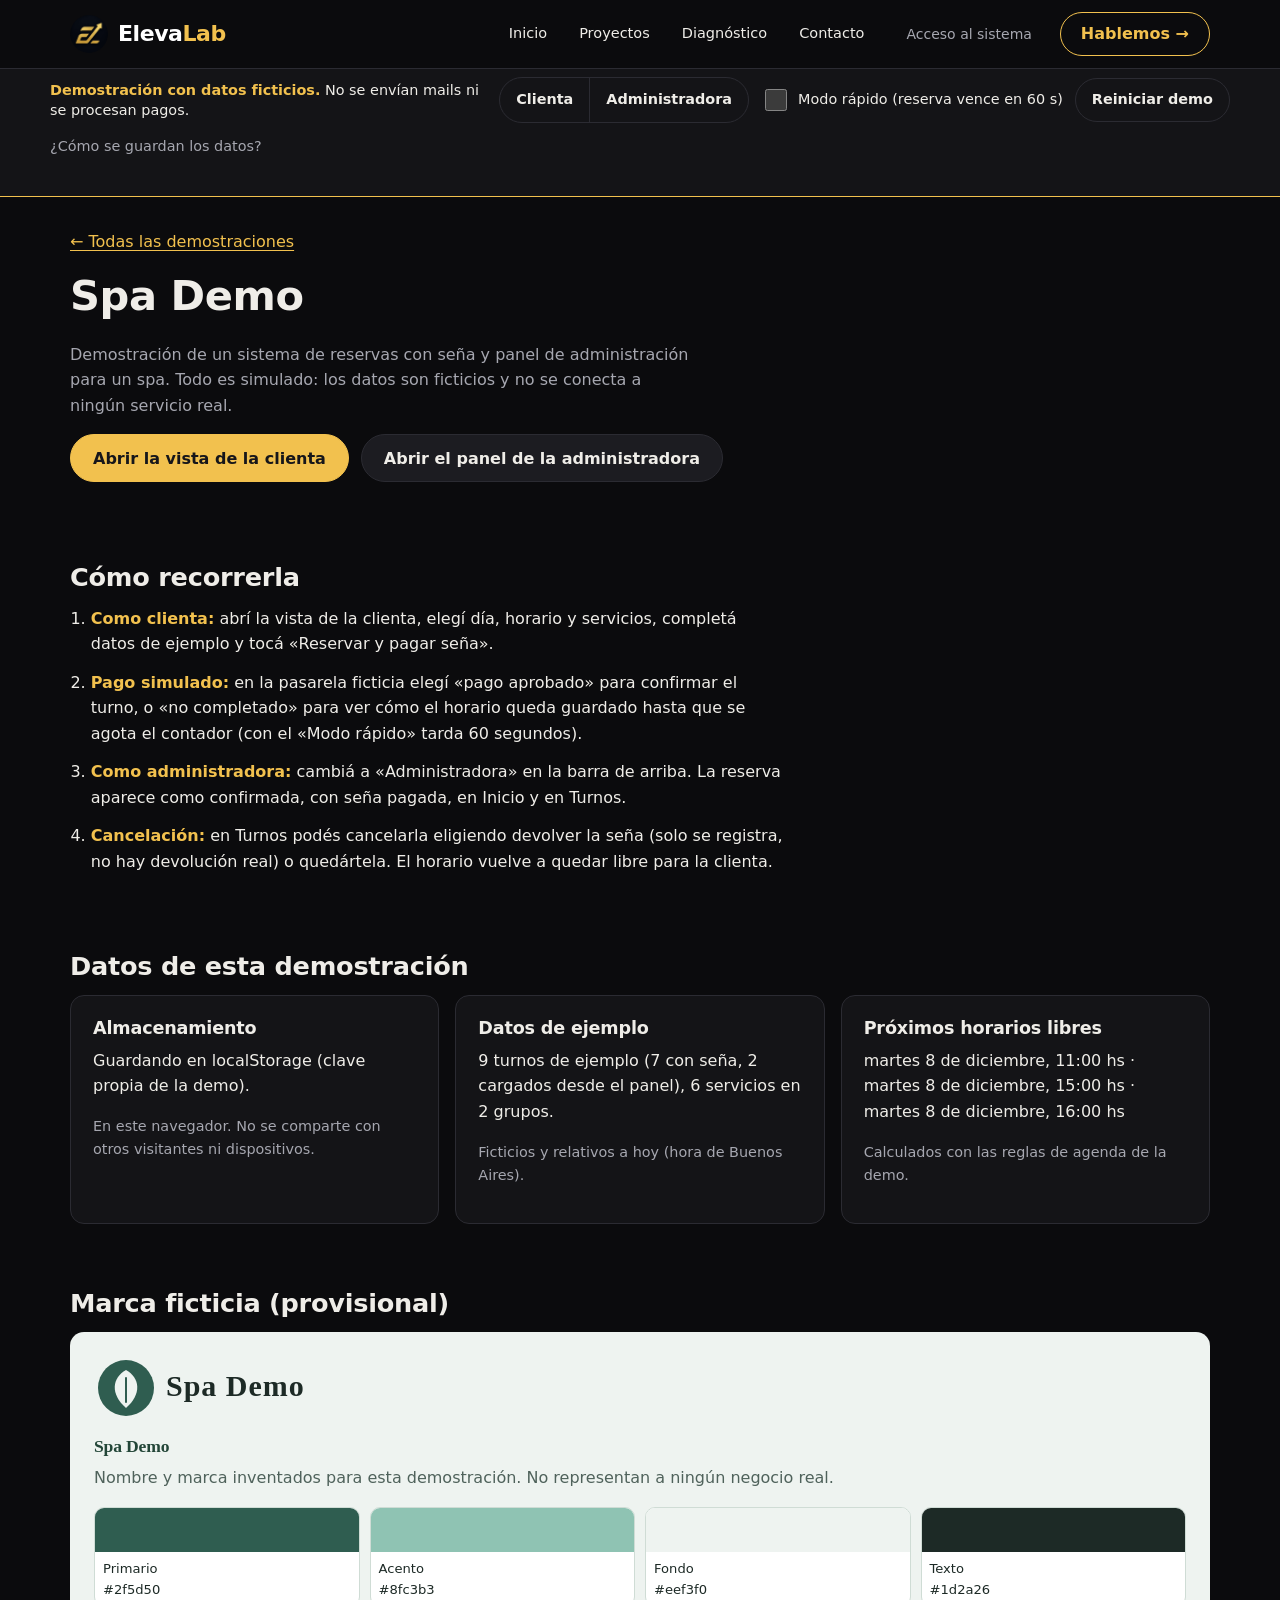
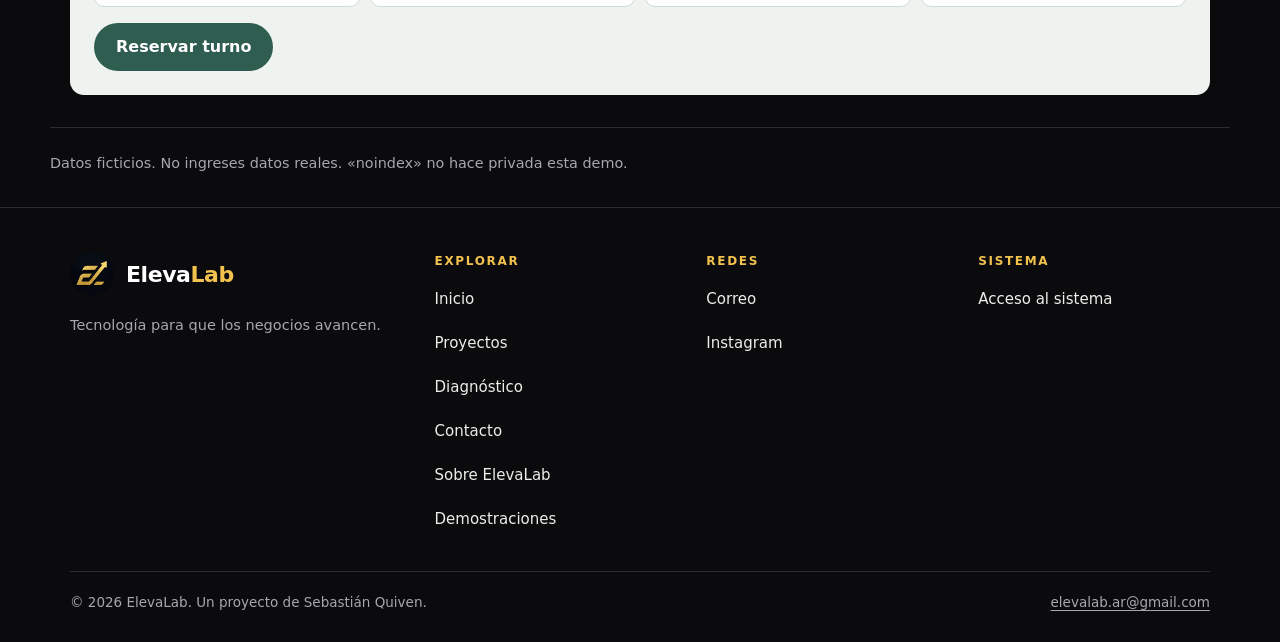
==== commit d7ddabf9: "Update index.html" ====
--- a/spa/index.html
+++ b/spa/index.html
@@ -62,7 +62,6 @@
           <p class="apagado pequeno">Calculados con las reglas de agenda de la demo.</p>
         </div>
       </div>
-      <p style="margin-top:20px"><a class="btn btn-oro" href="pruebas/index.html">Abrir las pruebas automáticas</a></p>
     </section>
 
     <section class="seccion" aria-labelledby="t-marca">
